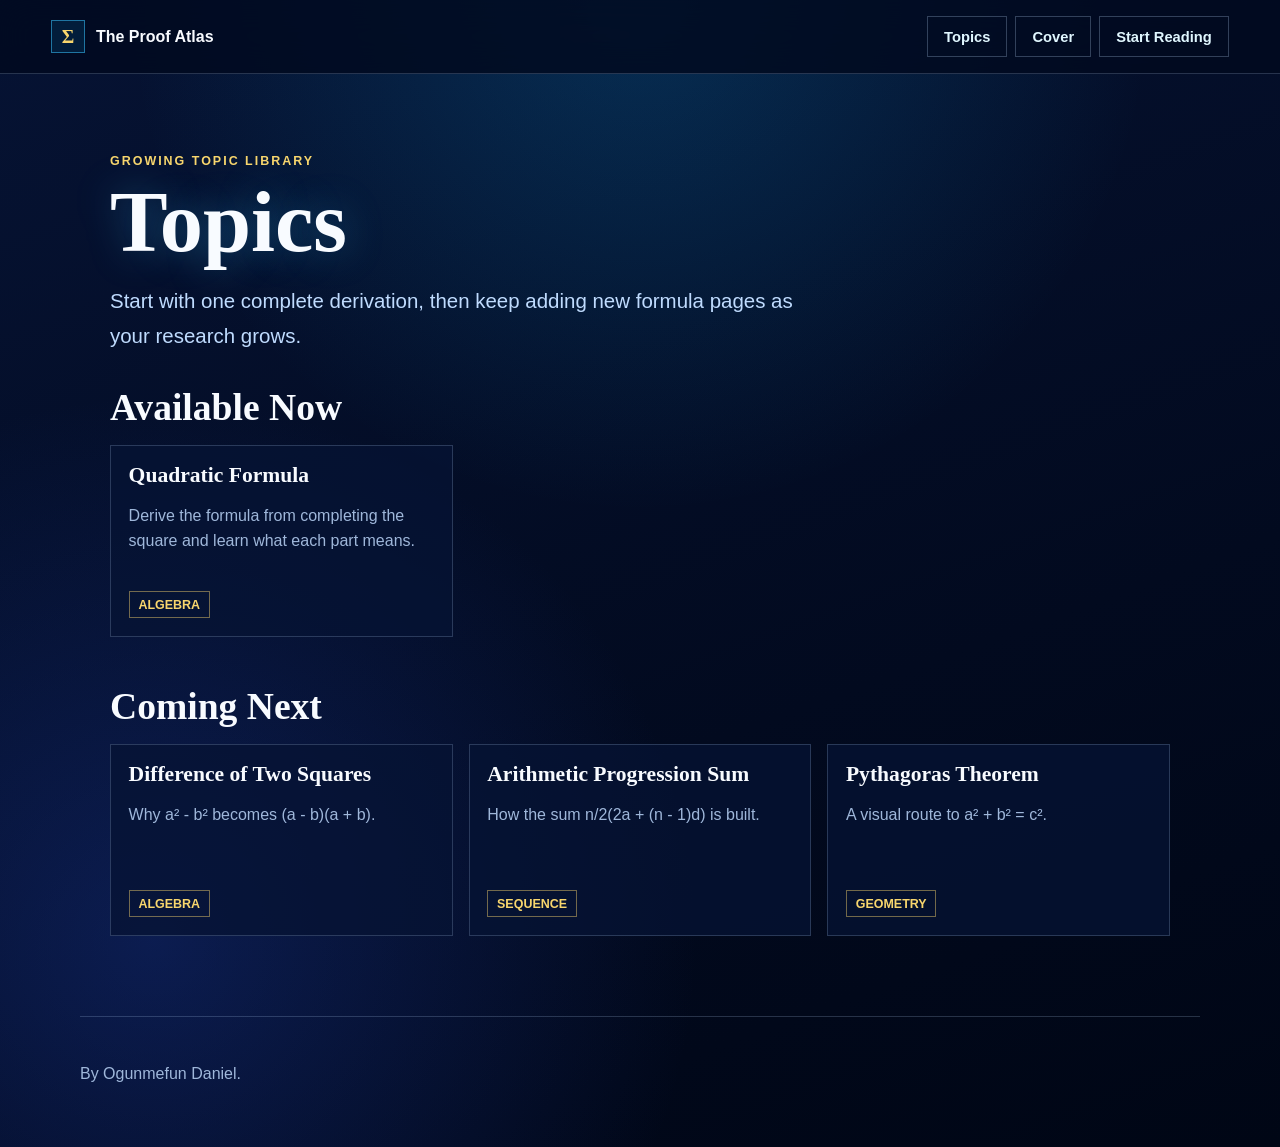
==== topics.html @ ecc14dc0 "Add files via upload" ====
<!DOCTYPE html>
<html lang="en">
<head>
  <meta charset="UTF-8">
  <meta name="viewport" content="width=device-width, initial-scale=1.0">
  <title>Topics | The Proof Atlas</title>
  <link rel="stylesheet" href="style.css">
</head>
<body>
  <div class="site-shell">
    <header class="topbar">
      <a class="brand" href="index.html">
        <span class="brand-mark">Σ</span>
        <span>The Proof Atlas</span>
      </a>
      <nav class="nav-links" aria-label="Main navigation">
        <a href="topics.html">Topics</a>
        <a href="proof-book-cover.html">Cover</a>
        <a href="topics/quadratic-formula.html">Start Reading</a>
      </nav>
    </header>

    <main class="content">
      <section class="page-header">
        <p class="eyebrow">Growing Topic Library</p>
        <h1>Topics</h1>
        <p class="lead">Start with one complete derivation, then keep adding new formula pages as your research grows.</p>
      </section>

      <section aria-labelledby="available-topics">
        <h2 class="section-title" id="available-topics">Available Now</h2>
        <div class="topic-grid">
          <a class="topic-card" href="topics/quadratic-formula.html">
            <div>
              <h2>Quadratic Formula</h2>
              <p>Derive the formula from completing the square and learn what each part means.</p>
            </div>
            <span class="tag">Algebra</span>
          </a>
        </div>
      </section>

      <section aria-labelledby="coming-next" style="margin-top: 3rem;">
        <h2 class="section-title" id="coming-next">Coming Next</h2>
        <div class="topic-grid">
          <article class="topic-card">
            <div>
              <h2>Difference of Two Squares</h2>
              <p>Why a² - b² becomes (a - b)(a + b).</p>
            </div>
            <span class="tag">Algebra</span>
          </article>
          <article class="topic-card">
            <div>
              <h2>Arithmetic Progression Sum</h2>
              <p>How the sum n/2(2a + (n - 1)d) is built.</p>
            </div>
            <span class="tag">Sequence</span>
          </article>
          <article class="topic-card">
            <div>
              <h2>Pythagoras Theorem</h2>
              <p>A visual route to a² + b² = c².</p>
            </div>
            <span class="tag">Geometry</span>
          </article>
        </div>
      </section>
    </main>

    <footer class="site-footer">
      <p>By Ogunmefun Daniel.</p>
    </footer>
  </div>
</body>
</html>
---- style.css ----
:root {
  --navy-950: #020a1f;
  --navy-900: #061334;
  --navy-800: #09245a;
  --blue-500: #0ea5e9;
  --blue-400: #38bdf8;
  --blue-200: #bfdbfe;
  --cyan-100: #e0f7ff;
  --gold: #f8d66d;
  --white: #f8fbff;
  --ink: #dbeafe;
  --muted: #9fb7da;
  --line: rgba(191, 219, 254, 0.2);
  --panel: rgba(6, 19, 52, 0.76);
}

* {
  box-sizing: border-box;
}

html {
  scroll-behavior: smooth;
}

body {
  margin: 0;
  min-height: 100vh;
  background:
    radial-gradient(circle at 50% 0, rgba(14, 165, 233, 0.2), transparent 32rem),
    radial-gradient(circle at 12% 82%, rgba(30, 64, 175, 0.34), transparent 34rem),
    linear-gradient(160deg, var(--navy-900), var(--navy-950) 62%, #000615);
  color: var(--ink);
  font-family: Arial, Helvetica, sans-serif;
}

a {
  color: inherit;
}

.site-shell {
  min-height: 100vh;
  overflow: hidden;
}

.topbar {
  position: sticky;
  top: 0;
  z-index: 10;
  display: flex;
  align-items: center;
  justify-content: space-between;
  gap: 1rem;
  padding: 1rem clamp(1rem, 4vw, 3.5rem);
  background: rgba(2, 10, 31, 0.84);
  border-bottom: 1px solid var(--line);
  backdrop-filter: blur(16px);
}

.brand {
  display: inline-flex;
  align-items: center;
  gap: 0.7rem;
  color: var(--white);
  font-weight: 800;
  text-decoration: none;
}

.brand-mark {
  display: grid;
  place-items: center;
  width: 2.1rem;
  aspect-ratio: 1;
  border: 1px solid rgba(56, 189, 248, 0.55);
  background: rgba(14, 165, 233, 0.12);
  color: var(--gold);
  font-family: Georgia, "Times New Roman", serif;
  font-size: 1.2rem;
}

.nav-links {
  display: flex;
  flex-wrap: wrap;
  justify-content: flex-end;
  gap: 0.5rem;
}

.nav-links a,
.button {
  display: inline-flex;
  align-items: center;
  justify-content: center;
  min-height: 2.55rem;
  padding: 0.72rem 1rem;
  border: 1px solid rgba(191, 219, 254, 0.26);
  color: var(--cyan-100);
  text-decoration: none;
  font-size: 0.92rem;
  font-weight: 700;
}

.nav-links a:hover,
.button:hover {
  border-color: rgba(56, 189, 248, 0.7);
  background: rgba(14, 165, 233, 0.12);
}

.button.primary {
  border-color: rgba(248, 214, 109, 0.72);
  background: rgba(248, 214, 109, 0.14);
  color: var(--white);
}

.hero {
  position: relative;
  display: grid;
  grid-template-columns: minmax(0, 1fr) minmax(18rem, 28rem);
  align-items: center;
  gap: clamp(2rem, 6vw, 5rem);
  width: min(1120px, calc(100% - 2rem));
  min-height: calc(100vh - 4.6rem);
  margin: 0 auto;
  padding: clamp(3rem, 8vw, 6rem) 0;
}

.hero::before {
  content: "";
  position: absolute;
  inset: auto -16vw 0 -16vw;
  height: 48%;
  background:
    linear-gradient(90deg, rgba(56, 189, 248, 0.055) 1px, transparent 1px),
    linear-gradient(rgba(56, 189, 248, 0.05) 1px, transparent 1px);
  background-size: 44px 44px;
  transform: perspective(740px) rotateX(63deg);
  transform-origin: bottom center;
  pointer-events: none;
}

.eyebrow {
  margin: 0 0 1rem;
  color: var(--gold);
  font-size: 0.78rem;
  font-weight: 800;
  letter-spacing: 0.16em;
  text-transform: uppercase;
}

h1,
h2,
h3 {
  color: var(--white);
  font-family: Georgia, "Times New Roman", serif;
  letter-spacing: 0;
}

h1 {
  max-width: 12ch;
  margin: 0;
  font-size: clamp(3.5rem, 11vw, 7.6rem);
  line-height: 0.9;
  text-shadow: 0 0 38px rgba(56, 189, 248, 0.35);
}

.hero-copy {
  position: relative;
  z-index: 1;
}

.lead {
  max-width: 43rem;
  margin: 1.4rem 0 0;
  color: var(--blue-200);
  font-size: clamp(1.03rem, 2.3vw, 1.28rem);
  line-height: 1.7;
}

.hero-actions {
  display: flex;
  flex-wrap: wrap;
  gap: 0.8rem;
  margin-top: 2rem;
}

.formula-cloud {
  position: relative;
  z-index: 1;
  min-height: 30rem;
  border: 1px solid rgba(191, 219, 254, 0.22);
  background:
    radial-gradient(circle at 50% 30%, rgba(56, 189, 248, 0.2), transparent 52%),
    rgba(2, 10, 31, 0.54);
  box-shadow: 0 24px 80px rgba(0, 0, 0, 0.34);
}

.formula-cloud span {
  position: absolute;
  color: rgba(224, 247, 255, 0.76);
  font-family: "Cambria Math", Cambria, Georgia, serif;
  text-shadow: 0 0 18px rgba(56, 189, 248, 0.5);
  white-space: nowrap;
}

.c1 { top: 9%; left: 8%; font-size: 1.5rem; transform: rotate(-8deg); }
.c2 { top: 22%; right: 8%; font-size: 1.18rem; transform: rotate(7deg); }
.c3 { top: 39%; left: 4%; font-size: 1.2rem; transform: rotate(-4deg); }
.c4 { top: 53%; right: 7%; font-size: 1.45rem; transform: rotate(9deg); }
.c5 { bottom: 22%; left: 10%; font-size: 1.12rem; transform: rotate(5deg); }
.c6 { bottom: 8%; right: 10%; font-size: 1.05rem; transform: rotate(-5deg); }
.c7 { top: 70%; left: 30%; font-size: 0.95rem; opacity: 0.62; }

.content {
  width: min(1060px, calc(100% - 2rem));
  margin: 0 auto;
  padding: clamp(2.5rem, 7vw, 5rem) 0;
}

.page-header {
  max-width: 760px;
  margin-bottom: 2rem;
}

.page-header h1 {
  max-width: 14ch;
  font-size: clamp(2.7rem, 8vw, 5.4rem);
}

.section-title {
  margin: 0 0 1rem;
  font-size: clamp(1.65rem, 4vw, 2.35rem);
}

.topic-grid {
  display: grid;
  grid-template-columns: repeat(3, minmax(0, 1fr));
  gap: 1rem;
}

.topic-card,
.note-box,
.proof-section {
  border: 1px solid var(--line);
  background: var(--panel);
}

.topic-card {
  display: flex;
  min-height: 12rem;
  flex-direction: column;
  justify-content: space-between;
  padding: 1.1rem;
  text-decoration: none;
}

.topic-card:hover {
  border-color: rgba(56, 189, 248, 0.72);
  background: rgba(9, 36, 90, 0.78);
}

.topic-card h2 {
  margin: 0;
  font-size: 1.35rem;
}

.topic-card p,
.muted {
  color: var(--muted);
  line-height: 1.55;
}

.tag {
  width: fit-content;
  margin-top: 1.2rem;
  padding: 0.35rem 0.55rem;
  border: 1px solid rgba(248, 214, 109, 0.45);
  color: var(--gold);
  font-size: 0.78rem;
  font-weight: 800;
  text-transform: uppercase;
}

.article {
  display: grid;
  grid-template-columns: minmax(0, 1fr) 16rem;
  gap: 2rem;
  align-items: start;
}

.article-main {
  display: grid;
  gap: 1rem;
}

.proof-section,
.note-box {
  padding: clamp(1rem, 3vw, 1.5rem);
}

.proof-section h2,
.note-box h2 {
  margin: 0 0 0.75rem;
  font-size: 1.5rem;
}

.proof-section p,
.proof-section li,
.note-box p,
.note-box li {
  color: var(--ink);
  line-height: 1.72;
}

.formula-display {
  overflow-x: auto;
  margin: 1rem 0;
  padding: 1.2rem;
  border-left: 4px solid var(--gold);
  background: rgba(2, 10, 31, 0.62);
  color: var(--cyan-100);
  font-family: "Cambria Math", Cambria, Georgia, serif;
  font-size: clamp(1.35rem, 4vw, 2rem);
  white-space: nowrap;
}

.math-line {
  display: block;
  min-width: max-content;
  padding: 0.16rem 0;
}

.frac {
  display: inline-grid;
  grid-template-rows: auto auto;
  align-items: center;
  justify-items: center;
  min-width: 1.4em;
  margin: 0 0.12em;
  vertical-align: middle;
}

.frac > span:first-child {
  width: 100%;
  padding: 0 0.2em 0.12em;
  border-bottom: 0.08em solid currentColor;
  text-align: center;
}

.frac > span:last-child {
  padding: 0.1em 0.2em 0;
  text-align: center;
}

.sqrt {
  display: inline-flex;
  align-items: flex-start;
  gap: 0.04em;
}

.sqrt::before {
  content: "√";
}

.sqrt span {
  padding: 0 0.14em;
  border-top: 0.07em solid currentColor;
}

.derivation-block {
  display: grid;
  gap: 0.8rem;
  margin: 1rem 0;
}

.derivation-step {
  padding: 1rem;
  border: 1px solid rgba(191, 219, 254, 0.14);
  background: rgba(2, 10, 31, 0.42);
}

.derivation-step p {
  margin: 0 0 0.75rem;
}

.steps {
  padding-left: 1.2rem;
}

.side-index {
  position: sticky;
  top: 5.8rem;
  border: 1px solid var(--line);
  background: rgba(2, 10, 31, 0.62);
  padding: 1rem;
}

.side-index h2 {
  margin: 0 0 0.8rem;
  font-family: Arial, Helvetica, sans-serif;
  font-size: 0.82rem;
  letter-spacing: 0.14em;
  text-transform: uppercase;
}

.side-index a {
  display: block;
  padding: 0.62rem 0;
  border-top: 1px solid rgba(191, 219, 254, 0.12);
  color: var(--blue-200);
  text-decoration: none;
}

.site-footer {
  width: min(1120px, calc(100% - 2rem));
  margin: 0 auto;
  padding: 2rem 0 3rem;
  border-top: 1px solid var(--line);
  color: var(--muted);
}

@media (max-width: 820px) {
  .topbar {
    align-items: flex-start;
    flex-direction: column;
  }

  .nav-links {
    justify-content: flex-start;
  }

  .hero,
  .article {
    grid-template-columns: 1fr;
  }

  .formula-cloud {
    min-height: 22rem;
  }

  .topic-grid {
    grid-template-columns: 1fr;
  }

  .side-index {
    position: static;
  }
}

@media (max-width: 520px) {
  .nav-links a,
  .button {
    width: 100%;
  }

  .hero-actions {
    flex-direction: column;
  }

  .formula-cloud span {
    font-size: 0.95rem;
  }
}
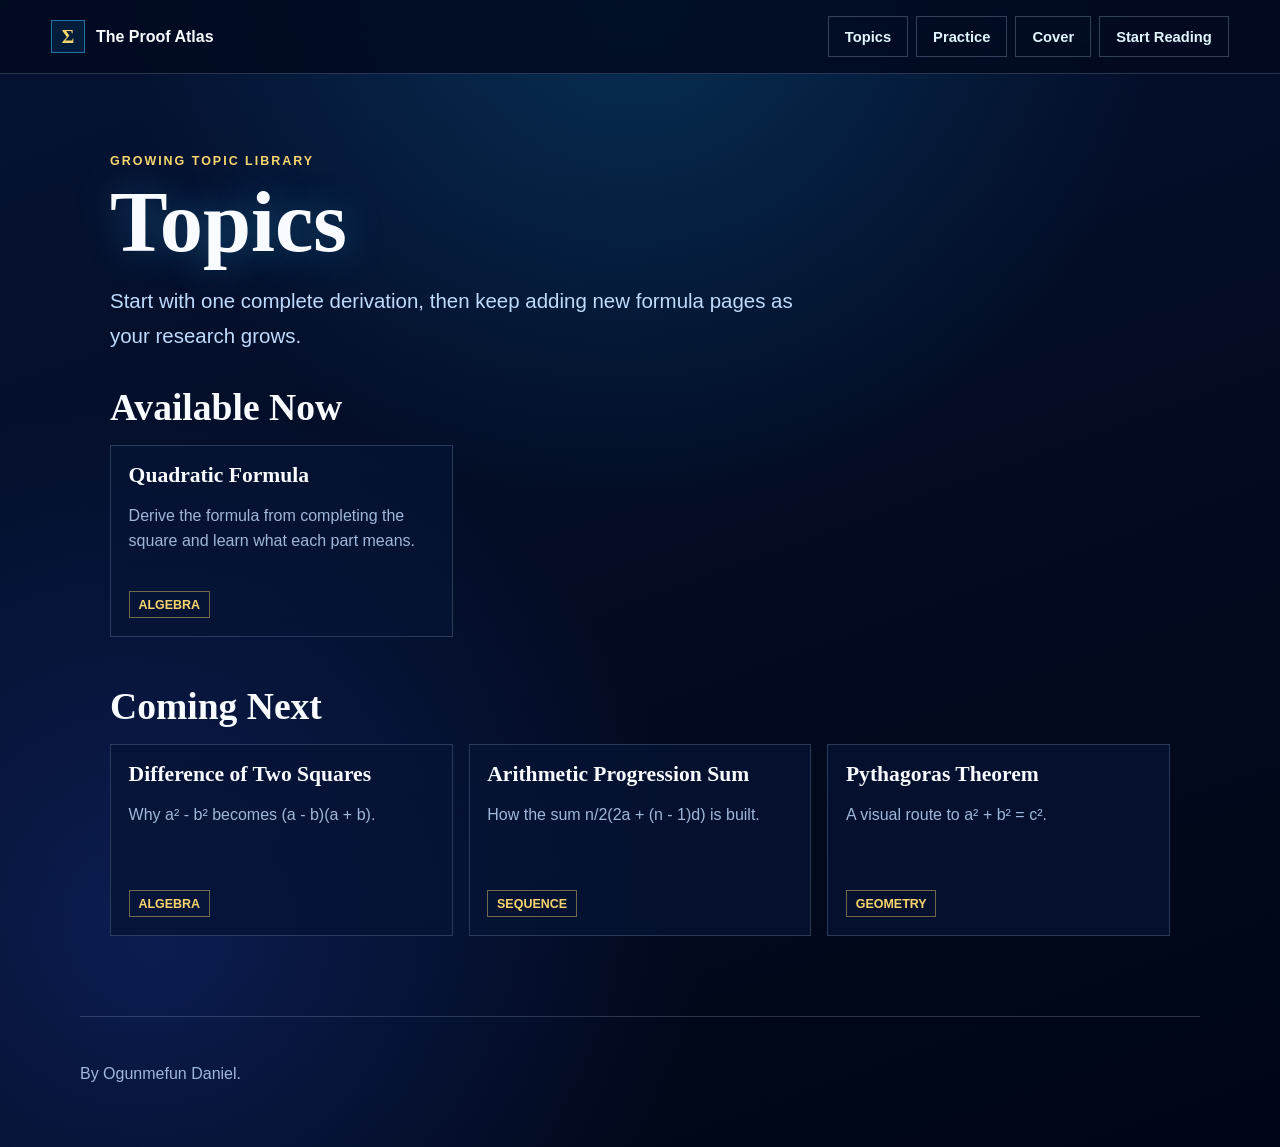
==== commit 1f94514f: "Add files via upload" ====
--- a/topics.html
+++ b/topics.html
@@ -15,6 +15,7 @@
       </a>
       <nav class="nav-links" aria-label="Main navigation">
         <a href="topics.html">Topics</a>
+        <a href="practice.html">Practice</a>
         <a href="proof-book-cover.html">Cover</a>
         <a href="topics/quadratic-formula.html">Start Reading</a>
       </nav>
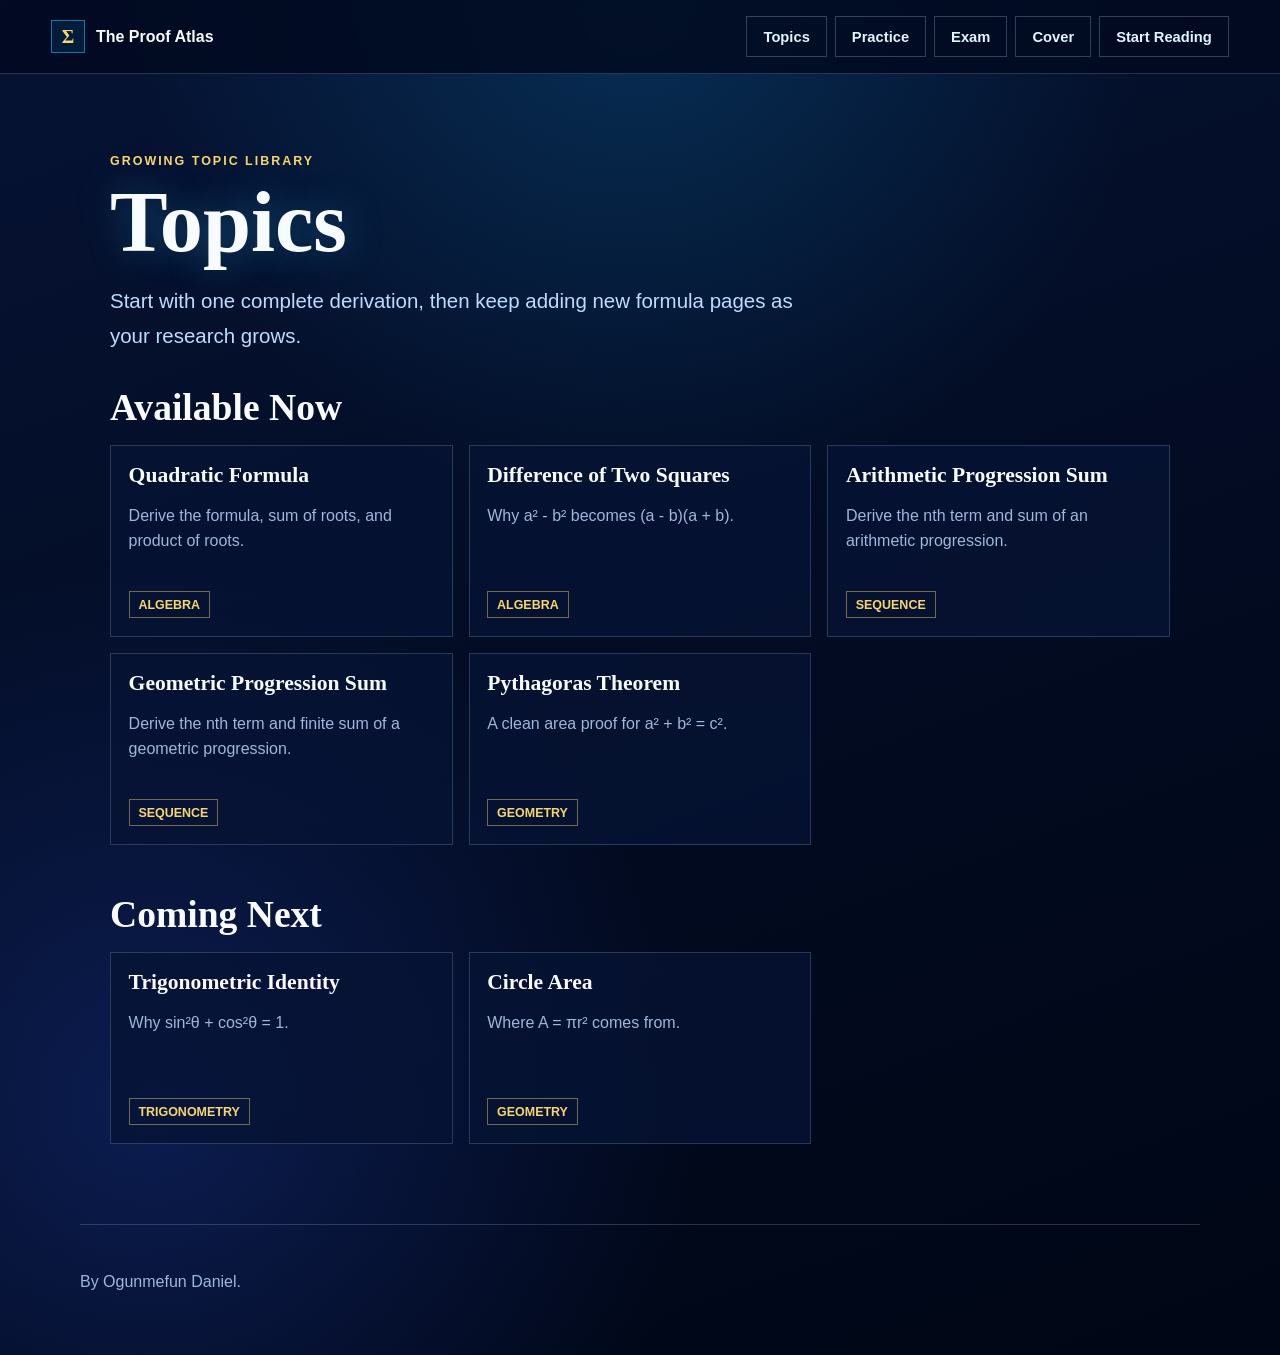
==== commit 73ad3719: "Add files via upload" ====
--- a/topics.html
+++ b/topics.html
@@ -10,12 +10,13 @@
   <div class="site-shell">
     <header class="topbar">
       <a class="brand" href="index.html">
-        <span class="brand-mark">Σ</span>
+        <span class="brand-mark">&Sigma;</span>
         <span>The Proof Atlas</span>
       </a>
       <nav class="nav-links" aria-label="Main navigation">
         <a href="topics.html">Topics</a>
         <a href="practice.html">Practice</a>
+        <a href="exam.html">Exam</a>
         <a href="proof-book-cover.html">Cover</a>
         <a href="topics/quadratic-formula.html">Start Reading</a>
       </nav>
@@ -34,9 +35,37 @@
           <a class="topic-card" href="topics/quadratic-formula.html">
             <div>
               <h2>Quadratic Formula</h2>
-              <p>Derive the formula from completing the square and learn what each part means.</p>
+              <p>Derive the formula, sum of roots, and product of roots.</p>
             </div>
             <span class="tag">Algebra</span>
+          </a>
+          <a class="topic-card" href="topics/difference-of-two-squares.html">
+            <div>
+              <h2>Difference of Two Squares</h2>
+              <p>Why a&sup2; - b&sup2; becomes (a - b)(a + b).</p>
+            </div>
+            <span class="tag">Algebra</span>
+          </a>
+          <a class="topic-card" href="topics/arithmetic-progression-sum.html">
+            <div>
+              <h2>Arithmetic Progression Sum</h2>
+              <p>Derive the nth term and sum of an arithmetic progression.</p>
+            </div>
+            <span class="tag">Sequence</span>
+          </a>
+          <a class="topic-card" href="topics/geometric-progression-sum.html">
+            <div>
+              <h2>Geometric Progression Sum</h2>
+              <p>Derive the nth term and finite sum of a geometric progression.</p>
+            </div>
+            <span class="tag">Sequence</span>
+          </a>
+          <a class="topic-card" href="topics/pythagoras-theorem.html">
+            <div>
+              <h2>Pythagoras Theorem</h2>
+              <p>A clean area proof for a&sup2; + b&sup2; = c&sup2;.</p>
+            </div>
+            <span class="tag">Geometry</span>
           </a>
         </div>
       </section>
@@ -46,22 +75,15 @@
         <div class="topic-grid">
           <article class="topic-card">
             <div>
-              <h2>Difference of Two Squares</h2>
-              <p>Why a² - b² becomes (a - b)(a + b).</p>
+              <h2>Trigonometric Identity</h2>
+              <p>Why sin&sup2;&theta; + cos&sup2;&theta; = 1.</p>
             </div>
-            <span class="tag">Algebra</span>
+            <span class="tag">Trigonometry</span>
           </article>
           <article class="topic-card">
             <div>
-              <h2>Arithmetic Progression Sum</h2>
-              <p>How the sum n/2(2a + (n - 1)d) is built.</p>
-            </div>
-            <span class="tag">Sequence</span>
-          </article>
-          <article class="topic-card">
-            <div>
-              <h2>Pythagoras Theorem</h2>
-              <p>A visual route to a² + b² = c².</p>
+              <h2>Circle Area</h2>
+              <p>Where A = &pi;r&sup2; comes from.</p>
             </div>
             <span class="tag">Geometry</span>
           </article>
